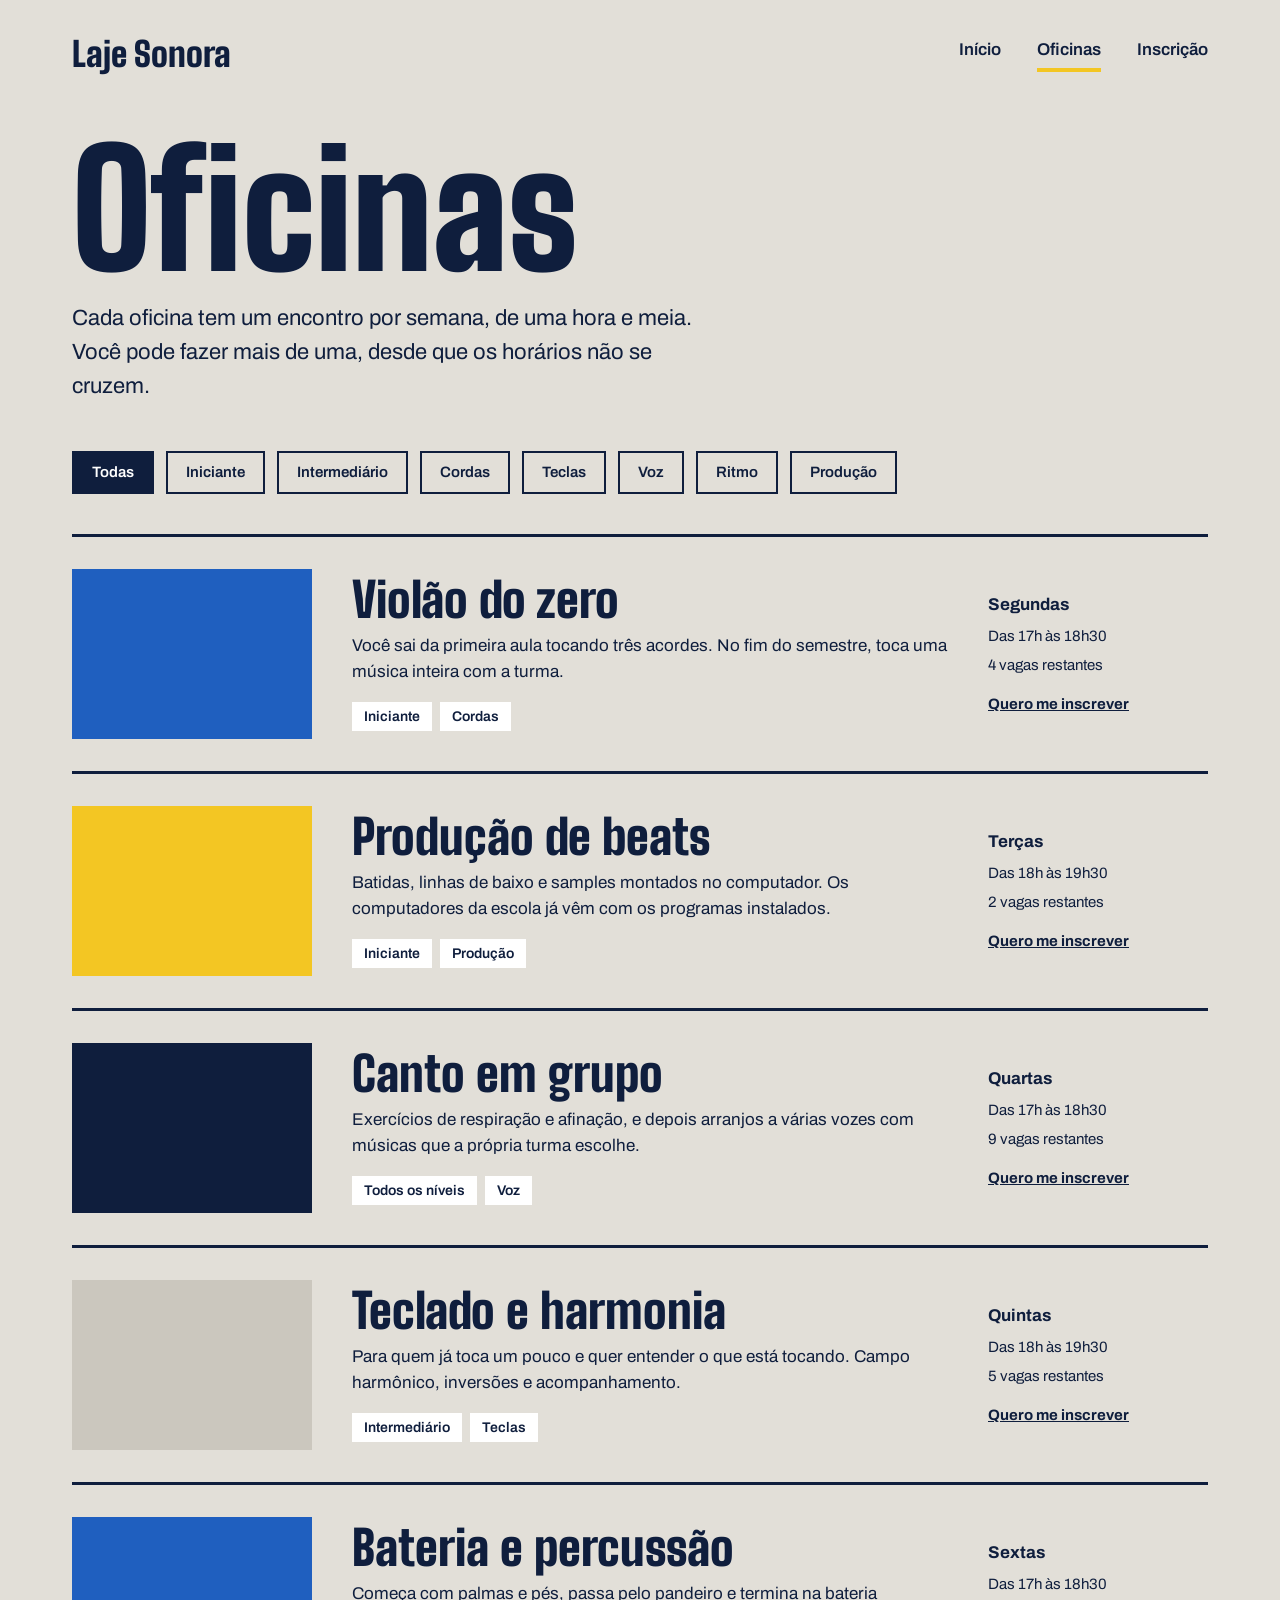
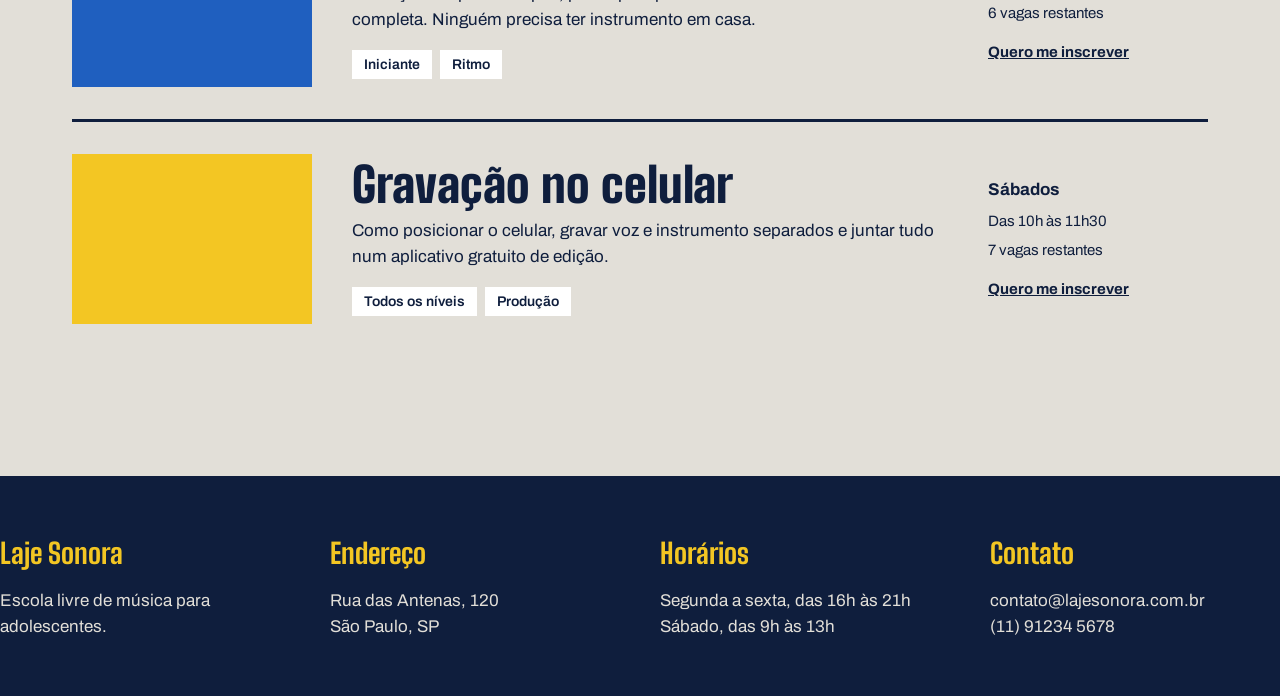
==== oficinas.html @ 588f7cf2 "HTML da página de oficinas" ====
<!DOCTYPE html>
<html lang="pt-br">

<head>
    <meta charset="UTF-8">
    <meta name="viewport" content="width=device-width, initial-scale=1.0">
    <link rel="preconnect" href="https://fonts.googleapis.com">
    <link rel="preconnect" href="https://fonts.gstatic.com" crossorigin>
    <link href="https://fonts.googleapis.com/css2?family=Big+Shoulders:opsz,wght@10..72,100..900&display=swap"
        rel="stylesheet">
    <link rel="preconnect" href="https://fonts.googleapis.com">
    <link rel="preconnect" href="https://fonts.gstatic.com" crossorigin>
    <link
        href="https://fonts.googleapis.com/css2?family=Archivo:ital,wght@0,100..900;1,100..900&family=Big+Shoulders:opsz,wght@10..72,100..900&display=swap"
        rel="stylesheet">
    <link rel="stylesheet" href="./oficinas.css">
    <title>Laje Sonora | Oficinas </title>
</head>

<body>
    <header class="conteudo topo">
        <a href="index.html" class="logo">Laje Sonora</a>
        <nav class="menu">
            <a href="index.html">Início</a>
            <a href="oficinas.html" class="atual">Oficinas</a>
            <a href="inscricao.html">Inscrição</a>
        </nav>
    </header>
    <main class="conteudo">
  <h1 class="titulo-pagina">Oficinas</h1>
  <p class="subtitulo-pagina">Cada oficina tem um encontro por semana, de uma hora e meia. Você pode fazer mais de uma, desde que os horários não se cruzem.</p>
  
  <div class="filtros">
    <span class="filtro ativo">Todas</span>
    <span class="filtro">Iniciante</span>
    <span class="filtro">Intermediário</span>
    <span class="filtro">Cordas</span>
    <span class="filtro">Teclas</span>
    <span class="filtro">Voz</span>
    <span class="filtro">Ritmo</span>
    <span class="filtro">Produção</span>
  </div>

  <div class="lista">
    <article class="oficina">
      <div class="foto foto-azul"></div>
      <div class="oficina-texto">
        <h2>Violão do zero</h2>
        <p>Você sai da primeira aula tocando três acordes. No fim do semestre, toca uma música inteira com a turma.</p>
        <div class="etiquetas">
          <span class="etiqueta">Iniciante</span>
          <span class="etiqueta">Cordas</span>
        </div>
      </div>
      <div class="oficina-detalhes">
        <strong>Segundas</strong>
        <span>Das 17h às 18h30</span>
        <span>4 vagas restantes</span>
        <a href="inscricao.html">Quero me inscrever</a>
      </div>
    </article>

    <article class="oficina">
      <div class="foto foto-amarela"></div>
      <div class="oficina-texto">
        <h2>Produção de beats</h2>
        <p>Batidas, linhas de baixo e samples montados no computador. Os computadores da escola já vêm com os programas instalados.</p>
        <div class="etiquetas">
          <span class="etiqueta">Iniciante</span>
          <span class="etiqueta">Produção</span>
        </div>
      </div>
      <div class="oficina-detalhes">
        <strong>Terças</strong>
        <span>Das 18h às 19h30</span>
        <span>2 vagas restantes</span>
        <a href="inscricao.html">Quero me inscrever</a>
      </div>
    </article>

    <article class="oficina">
      <div class="foto foto-tinta"></div>
      <div class="oficina-texto">
        <h2>Canto em grupo</h2>
        <p>Exercícios de respiração e afinação, e depois arranjos a várias vozes com músicas que a própria turma escolhe.</p>
        <div class="etiquetas">
          <span class="etiqueta">Todos os níveis</span>
          <span class="etiqueta">Voz</span>
        </div>
      </div>
      <div class="oficina-detalhes">
        <strong>Quartas</strong>
        <span>Das 17h às 18h30</span>
        <span>9 vagas restantes</span>
        <a href="inscricao.html">Quero me inscrever</a>
      </div>
    </article>

    <article class="oficina">
      <div class="foto"></div>
      <div class="oficina-texto">
        <h2>Teclado e harmonia</h2>
        <p>Para quem já toca um pouco e quer entender o que está tocando. Campo harmônico, inversões e acompanhamento.</p>
        <div class="etiquetas">
          <span class="etiqueta">Intermediário</span>
          <span class="etiqueta">Teclas</span>
        </div>
      </div>
      <div class="oficina-detalhes">
        <strong>Quintas</strong>
        <span>Das 18h às 19h30</span>
        <span>5 vagas restantes</span>
        <a href="inscricao.html">Quero me inscrever</a>
      </div>
    </article>

    <article class="oficina">
      <div class="foto foto-azul"></div>
      <div class="oficina-texto">
        <h2>Bateria e percussão</h2>
        <p>Começa com palmas e pés, passa pelo pandeiro e termina na bateria completa. Ninguém precisa ter instrumento em casa.</p>
        <div class="etiquetas">
          <span class="etiqueta">Iniciante</span>
          <span class="etiqueta">Ritmo</span>
        </div>
      </div>
      <div class="oficina-detalhes">
        <strong>Sextas</strong>
        <span>Das 17h às 18h30</span>
        <span>6 vagas restantes</span>
        <a href="inscricao.html">Quero me inscrever</a>
      </div>
    </article>

    <article class="oficina">
      <div class="foto foto-amarela"></div>
      <div class="oficina-texto">
        <h2>Gravação no celular</h2>
        <p>Como posicionar o celular, gravar voz e instrumento separados e juntar tudo num aplicativo gratuito de edição.</p>
        <div class="etiquetas">
          <span class="etiqueta">Todos os níveis</span>
          <span class="etiqueta">Produção</span>
        </div>
      </div>
      <div class="oficina-detalhes">
        <strong>Sábados</strong>
        <span>Das 10h às 11h30</span>
        <span>7 vagas restantes</span>
        <a href="inscricao.html">Quero me inscrever</a>
      </div>
    </article>
  </div>
</main>
   
</body>
 <footer class="rodape">
  <div class="container rodape-colunas">
    <div class="rodape-coluna">
      <h4>Laje Sonora</h4>
      <p>Escola livre de música para adolescentes.</p>
    </div>

    <div class="rodape-coluna">
      <h4>Endereço</h4>
      <p>Rua das Antenas, 120</p>
      <p>São Paulo, SP</p>
    </div>

    <div class="rodape-coluna">
      <h4>Horários</h4>
      <p>Segunda a sexta, das 16h às 21h</p>
      <p>Sábado, das 9h às 13h</p>
    </div>

    <div class="rodape-coluna">
      <h4>Contato</h4>
      <p>contato@lajesonora.com.br</p>
      <p>(11) 91234 5678</p>
    </div>
  </div>
</footer>
   
</html>
---- oficinas.css ----
*{
    margin: 0;
    padding: 0;
    box-sizing: border-box;
}
:root{
 --concreto: #E2DFD8;
 --concreto-escuro: #CBC7BE;
--tinta : #0F1E3D;
--caixa-dagua: #1F5FBF;
--fita: #F3C623;
--branco: #FFFFFF;

--fonte-cartaz: "Big Shoulders",  "Arial Narrow", sans-serif;
--fonte-texto: "Archivo", Arial, sans-serif;
}
.cards {
display: flex;
flex-wrap: wrap;
gap: 24px;
}
.card{
    background-color: var(--branco);
    border: 3px solid var(--tinta);
    flex: 1 1 340px;
}

.card .foto{
    height: 170px;
}

.foto {
    background-color: var(--concreto-escuro);
}

.foto-azul {
    background-color: var(--caixa-dagua);
}

.foto-amarela {

    background-color: var(--fita);
}

.foto-tinta {
     background-color: var(--tinta);
}

body{
    background-color: #E2DFD8;
    color: #0F1E3D;
    font-family: var(--fonte-texto);
    font-size: 17px;
    line-height: 1.55;
}
a { 
    color: inherit;
}

h1, h2, h3{
    font-family: var(--fonte-cartaz);
    font-weight: 900;
    line-height: 0.95;
}

.conteudo {
    max-width: 1200px;
    margin-inline: auto;
    padding-inline: 32px;
}
.topo {
    padding-block: 28px;
display: flex;
justify-content: space-between;
align-items: center;
}

.logo {
    font-family: var(--fonte-cartaz);
    font-size: 34px;
    font-weight: 900;
    text-decoration: none;
}

.menu {
    display: flex;
    gap: 36px;
}

.menu a {
    font-weight: 600;
    text-decoration: none;
    padding-bottom: 4px;
    border-bottom: 4px solid transparent;
}

.menu a:hover {
    border-bottom-color: var(--tinta);
}

.menu a.atual {
    border-bottom-color: var(--fita);
}



.rodape {
    margin-top: 120px;
    background-color: var(--tinta);
    color: var(--concreto);
    padding-top: 56px;
    padding-bottom: 56px;
    
}

.rodape-colunas {
    display: flex;
    gap: 40px;
}

.rodape-coluna {
    flex: 1;
}

.rodape h4 {
    font-family: var(--fonte-cartaz);
    font-size: 28px;
    color: var(--fita);
    margin-bottom: 12px;
}
.titulo-pagina {
  font-size: 160px;
  margin-top: 24px;
}

.subtitulo-pagina {
  font-size: 22px;
  max-width: 640px;
  margin-top: 16px;
}

.filtros {
  margin-top: 48px;
  display: flex;
  flex-wrap: wrap;
  gap: 12px;
}

.filtro {
  border: 2px solid var(--tinta);
  padding: 8px 18px;
  font-weight: 600;
  font-size: 15px;
}

.filtro.ativo {
  background-color: var(--tinta);
  color: var(--branco);
}

.lista {
  margin-top: 40px;
}

.oficina {
  padding-top: 32px;
  padding-bottom: 32px;
  border-top: 3px solid var(--tinta);
  display: flex;
  align-items: center;
  gap: 40px;
}

.oficina .foto {
  width: 240px;
  height: 170px;
  flex-shrink: 0;
}

.oficina-texto {
  flex: 1;
}

.oficina h2 {
  font-size: 48px;
  margin-bottom: 10px;
}

.etiquetas {
  margin-top: 16px;
  display: flex;
  gap: 8px;
}

.etiqueta {
  background-color: var(--branco);
  padding: 4px 12px;
  font-size: 14px;
  font-weight: 600;
}

.oficina-detalhes {
  width: 220px;
  font-size: 15px;
  display: flex;
  flex-direction: column;
  gap: 6px;
}

.oficina-detalhes strong {
  font-size: 17px;
}

.oficina-detalhes a {
  margin-top: 10px;
  font-weight: 700;
}
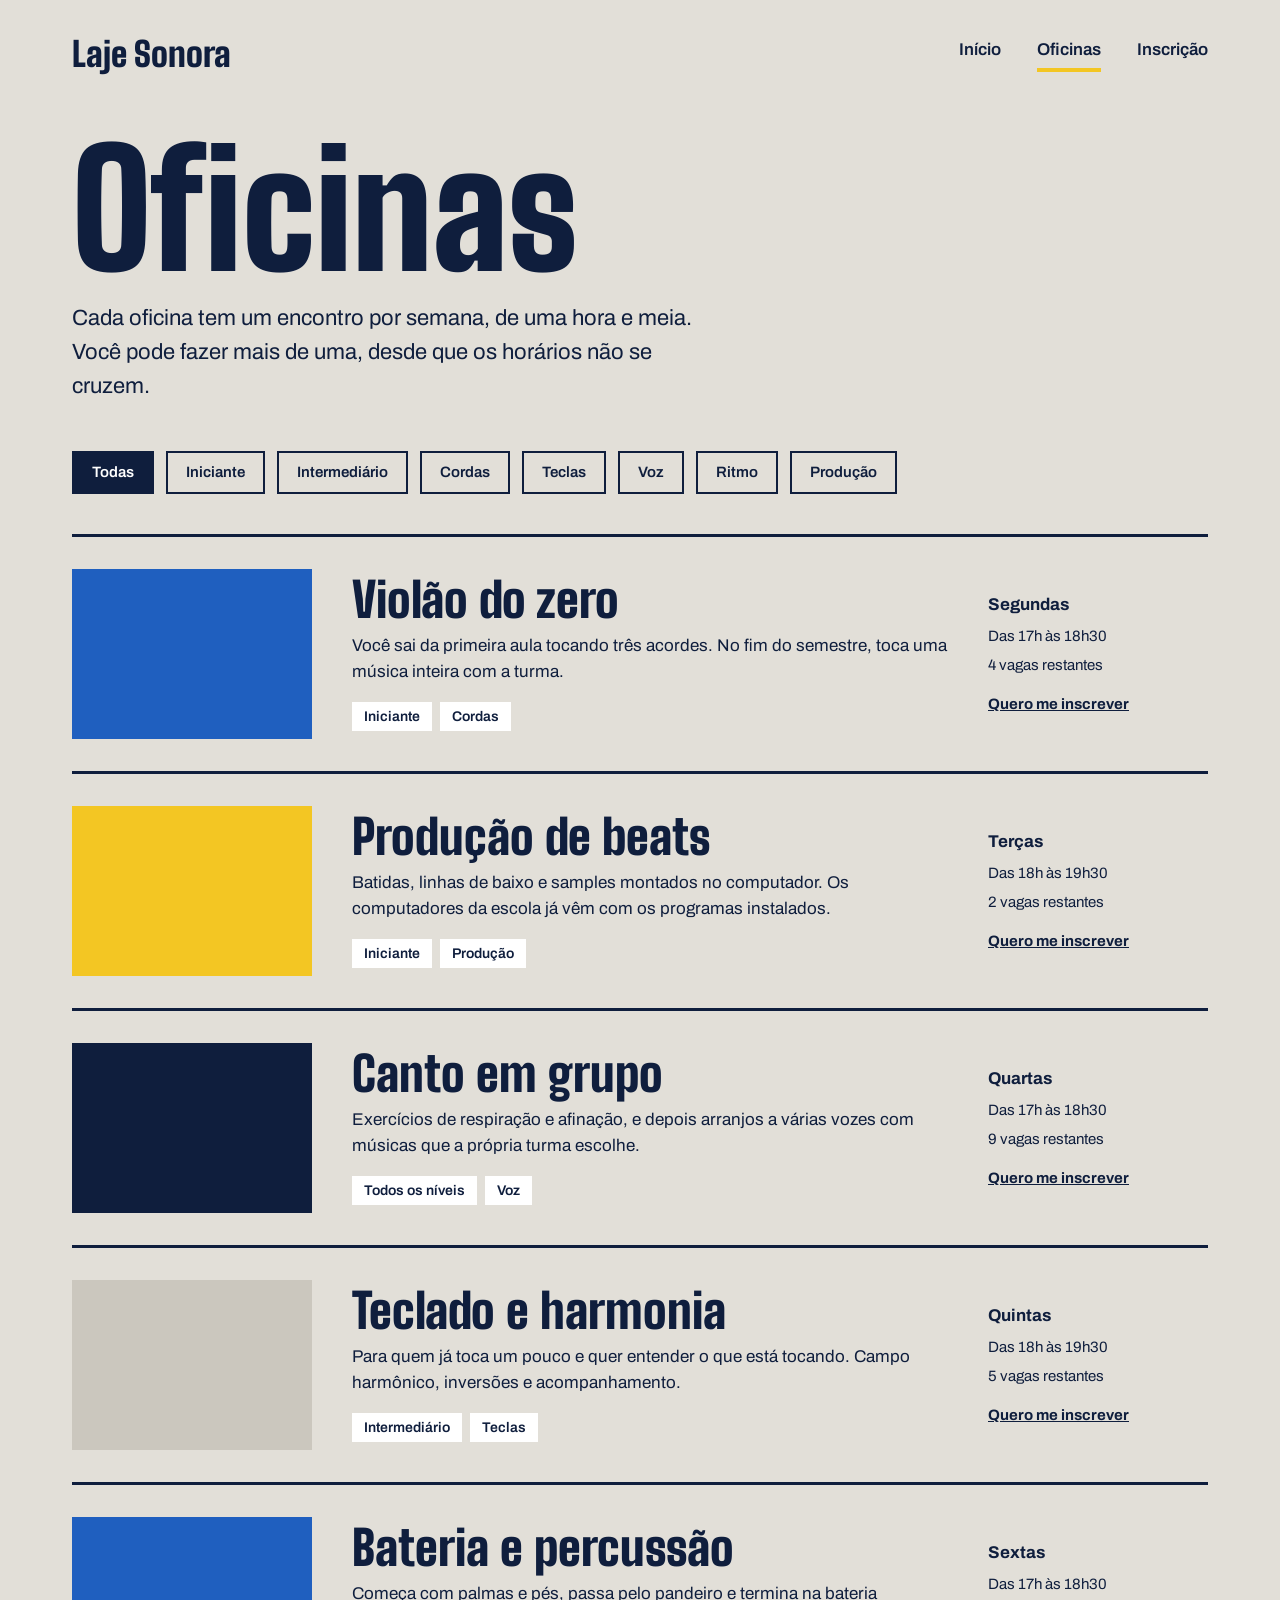
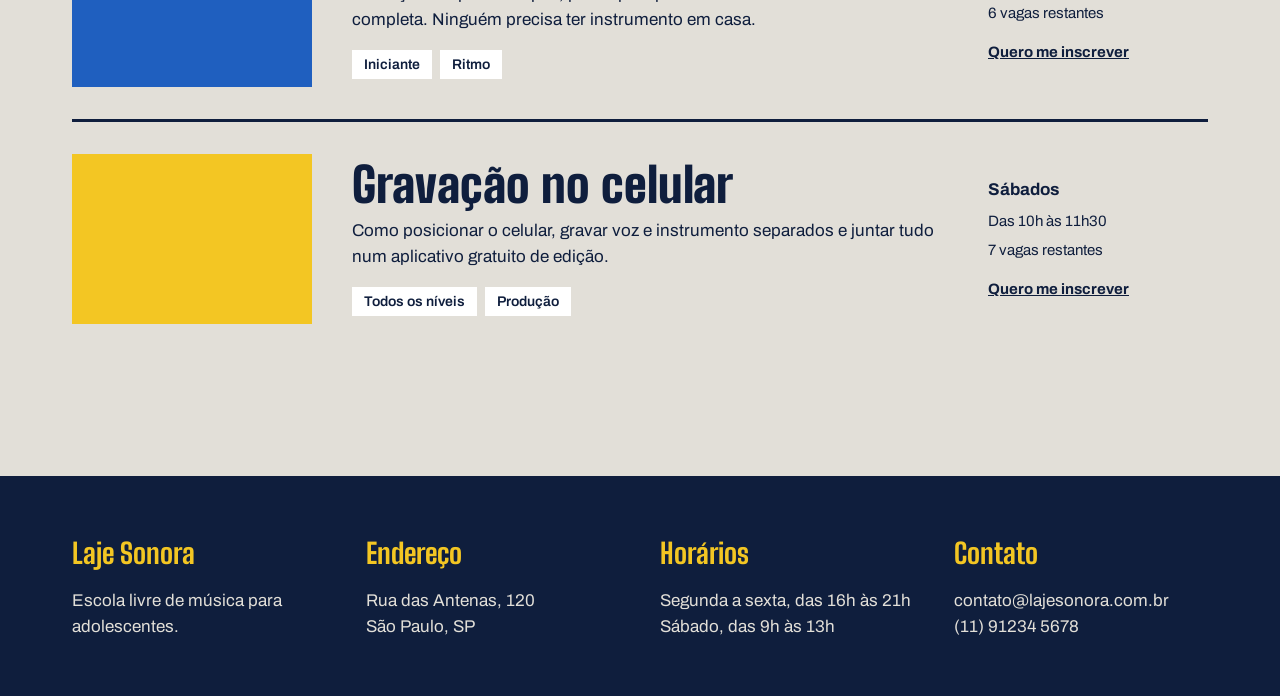
==== commit 691bb229: "commit" ====
--- a/oficinas.html
+++ b/oficinas.html
@@ -154,7 +154,7 @@
    
 </body>
  <footer class="rodape">
-  <div class="container rodape-colunas">
+  <div class="conteudo rodape-colunas">
     <div class="rodape-coluna">
       <h4>Laje Sonora</h4>
       <p>Escola livre de música para adolescentes.</p>
